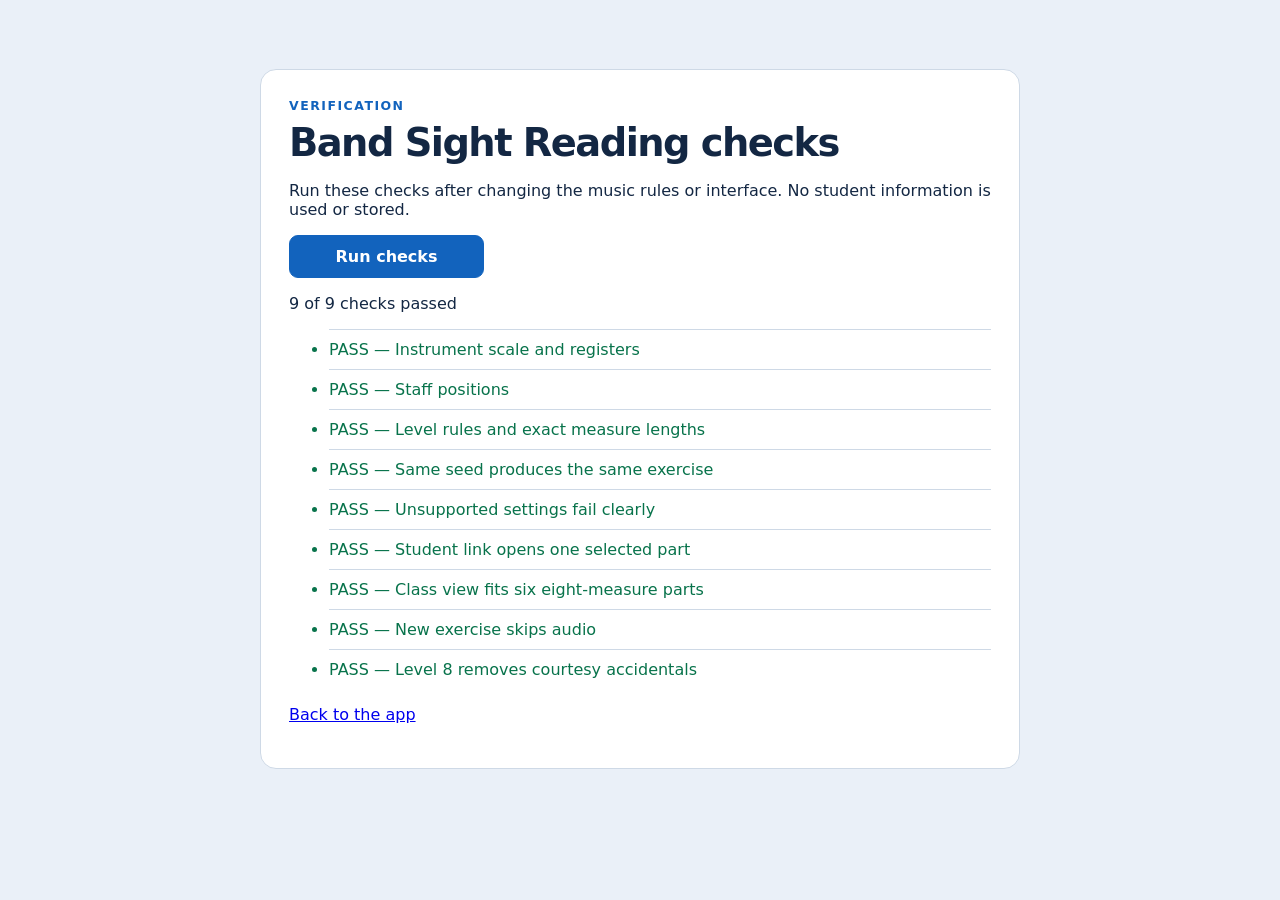
==== checks.html @ 4929f15d "Add files via upload" ====
<!doctype html><html lang="en"><head><meta charset="utf-8"><meta name="viewport" content="width=device-width,initial-scale=1"><title>Band Sight Reading · Checks</title><link rel="stylesheet" href="style.css"><style>.check-panel{max-width:760px;margin:5vh auto;background:var(--surface);border:1px solid var(--line);border-radius:16px;padding:28px}.check-panel li{padding:10px 0;border-top:1px solid var(--line)}.pass{color:#08734b}.fail{color:#bd3838}body.dark .pass{color:#8ae1b5}body.dark .fail{color:#ffa4a4}iframe{position:absolute;width:1px;height:1px;left:-9999px;border:0}</style></head><body><main class="check-panel"><p class="eyebrow">VERIFICATION</p><h1>Band Sight Reading checks</h1><p>Run these checks after changing the music rules or interface. No student information is used or stored.</p><button id="run" class="primary">Run checks</button><p id="result" role="status" aria-live="polite"></p><ul id="details"></ul><p><a href="./">Back to the app</a></p></main><iframe id="app-frame" title="App check"></iframe><script type="module">
import{runChecks}from'./checks.mjs';
const results=document.getElementById('details'),status=document.getElementById('result'),frame=document.getElementById('app-frame');
function display(checks){status.textContent=`${checks.filter(c=>c.passed).length} of ${checks.length} checks passed`;results.replaceChildren(...checks.map(c=>{const li=document.createElement('li');li.className=c.passed?'pass':'fail';li.textContent=`${c.passed?'PASS':'FAIL'} — ${c.name}${c.detail?': '+c.detail:''}`;return li}))}
function inspect(name,fn){try{if(!fn())throw new Error('Unexpected display or control state');return{name,passed:true}}catch(error){return{name,passed:false,detail:error.message}}}
function run(){const checks=runChecks();status.textContent='Checking app view…';frame.onload=()=>{const doc=frame.contentDocument,by=id=>doc.getElementById(id);checks.push(inspect('Student link opens one selected part',()=>by('mode').value==='single'&&by('instrument').value==='alto'&&by('scores').querySelectorAll('.part').length===1));by('mode').value='class';by('mode').dispatchEvent(new Event('change',{bubbles:true}));checks.push(inspect('Class view fits six eight-measure parts',()=>by('scores').querySelectorAll('.part').length===6&&by('scores').querySelectorAll('svg[viewBox="0 0 2300 170"]').length===6&&by('tempo-wrap').hidden));const before=by('exercise-number').textContent;by('new-exercise').click();checks.push(inspect('New exercise skips audio',()=>before!==by('exercise-number').textContent&&by('proceed').textContent==='Hear this exercise'));by('level').value='8';by('level').dispatchEvent(new Event('change',{bubbles:true}));checks.push(inspect('Level 8 removes courtesy accidentals',()=>by('scores').querySelectorAll('[data-accidental]').length===0));display(checks)};frame.src=`./?view=single&instrument=alto&level=7&measures=8&check=${Date.now()}`}
document.getElementById('run').onclick=run;run();
</script></body></html>
---- style.css ----
:root{font-family:Inter,ui-sans-serif,system-ui,Segoe UI,sans-serif;color:#132743;background:#eaf0f8;--surface:#fff;--muted:#62748d;--line:#ced9e6;--ink:#10213b;--accent:#1263bd}*{box-sizing:border-box}body{margin:0;padding:24px}.shell{max-width:1450px;margin:auto}header,.score-head,footer,.actions{display:flex;align-items:center;justify-content:space-between;gap:16px}header{margin-bottom:22px}.eyebrow,#exercise-number{color:var(--accent);font-size:.78rem;font-weight:800;letter-spacing:.12em;margin:0 0 7px}h1{font-size:clamp(1.6rem,3vw,2.5rem);letter-spacing:-.04em;margin:0}h2{margin:5px 0 0;font-size:1.3rem}.toolbar{display:flex;flex-wrap:wrap;gap:12px;background:var(--surface);padding:16px;border:1px solid var(--line);border-radius:16px;margin-bottom:18px}.toolbar label{display:flex;flex-direction:column;gap:6px;color:var(--muted);font-size:.88rem;font-weight:650;min-width:160px;flex:1}.toolbar label[hidden]{display:none}select,button{font:inherit;border-radius:9px;cursor:pointer}select{width:100%;padding:11px 12px;background:var(--surface);border:1px solid var(--line);color:var(--ink);font-size:.95rem}button{border:1px solid var(--line);padding:11px 17px;background:var(--surface);color:var(--ink);font-weight:700}button:hover{border-color:var(--accent)}button:focus-visible,select:focus-visible{outline:3px solid var(--accent);outline-offset:2px}.icon{white-space:nowrap}.score-area{background:var(--surface);border:1px solid var(--line);border-radius:18px;padding:22px 24px;box-shadow:0 10px 35px #11284a0c}.score-head{margin-bottom:16px}#status{color:var(--muted);font-size:.9rem;text-align:right}.part{border-top:1px solid var(--line);padding:12px 0 7px}.part:first-child{border-top:0}.part-label{display:flex;align-items:baseline;gap:12px;margin:0 0 2px;font-size:.95rem;font-weight:800}.part-label small{font-size:.78rem;font-weight:500;color:var(--muted)}.staff-scroll{overflow-x:auto}.staff{display:block;width:100%;min-width:650px;height:auto;max-height:180px;color:var(--ink)}.staff text{font-family:Georgia,serif;fill:currentColor}.staff line,.staff path,.staff ellipse{stroke:currentColor}.staff .note{fill:currentColor}.staff .open{fill:var(--surface)}.staff .bar{stroke:var(--muted)}.staff .dynamic{font-style:italic;font-weight:bold}footer{margin-top:16px;align-items:flex-start}.actions{justify-content:flex-start;flex-wrap:wrap}.primary{background:var(--accent);color:white;border-color:var(--accent);min-width:195px}.primary:hover{filter:brightness(1.12)}.hint{color:var(--muted);font-size:.86rem;max-width:390px;margin:8px 0;text-align:right}body.dark{color:#e8f1ff;background:#101a2b;--surface:#1b2b41;--muted:#adbed3;--line:#405671;--ink:#eaf3ff;--accent:#72b7ff}body.dark .primary{background:#3485da;border-color:#3485da;color:white}@media(max-width:750px){body{padding:12px}.score-area{padding:16px}.toolbar{gap:10px}.toolbar label{min-width:135px}header{align-items:flex-start}footer{flex-direction:column}.hint{text-align:left;margin:0}.part-label{flex-wrap:wrap}.staff{min-width:650px}}

#tempo-wrap input{width:100%;accent-color:var(--accent)}#tempo-value{font-size:.85rem;color:var(--ink)}.staff .active-note{fill:#e59c22;stroke:#b6730d;stroke-width:2.6}.staff .active-rest{fill:#e59c22}.staff-scroll{scrollbar-width:thin}

button:disabled{opacity:.55;cursor:not-allowed}

body{min-height:100vh}html:has(body.dark){background:#101a2b}body.eight .shell{max-width:1800px}.staff{max-height:none}

.staff-scroll:has(svg[viewBox="0 0 2300 170"]) .staff{min-width:2000px;max-height:none}

button[aria-pressed="true"]{background:var(--accent);border-color:var(--accent);color:#fff;box-shadow:0 0 0 3px color-mix(in srgb,var(--accent) 18%,transparent)}body.dark button[aria-pressed="true"]{background:#3485da;border-color:#3485da;color:#fff}

body.class-view .staff{min-width:0!important;width:100%;max-height:none}body.class-view .staff-scroll{overflow-x:hidden}
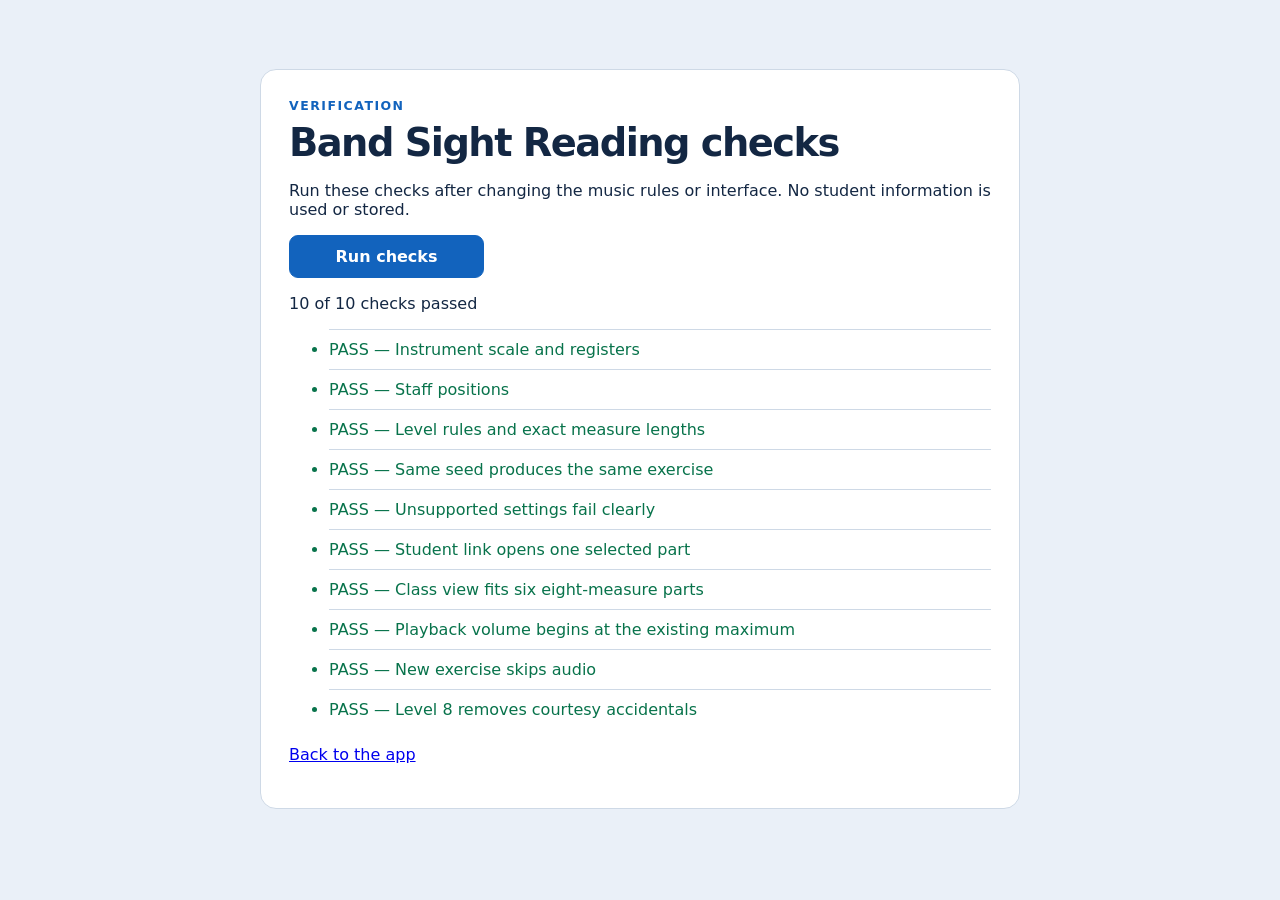
==== commit 72d3c83a: "Add files via upload" ====
--- a/checks.html
+++ b/checks.html
@@ -3,6 +3,6 @@
 const results=document.getElementById('details'),status=document.getElementById('result'),frame=document.getElementById('app-frame');
 function display(checks){status.textContent=`${checks.filter(c=>c.passed).length} of ${checks.length} checks passed`;results.replaceChildren(...checks.map(c=>{const li=document.createElement('li');li.className=c.passed?'pass':'fail';li.textContent=`${c.passed?'PASS':'FAIL'} — ${c.name}${c.detail?': '+c.detail:''}`;return li}))}
 function inspect(name,fn){try{if(!fn())throw new Error('Unexpected display or control state');return{name,passed:true}}catch(error){return{name,passed:false,detail:error.message}}}
-function run(){const checks=runChecks();status.textContent='Checking app view…';frame.onload=()=>{const doc=frame.contentDocument,by=id=>doc.getElementById(id);checks.push(inspect('Student link opens one selected part',()=>by('mode').value==='single'&&by('instrument').value==='alto'&&by('scores').querySelectorAll('.part').length===1));by('mode').value='class';by('mode').dispatchEvent(new Event('change',{bubbles:true}));checks.push(inspect('Class view fits six eight-measure parts',()=>by('scores').querySelectorAll('.part').length===6&&by('scores').querySelectorAll('svg[viewBox="0 0 2300 170"]').length===6&&by('tempo-wrap').hidden));const before=by('exercise-number').textContent;by('new-exercise').click();checks.push(inspect('New exercise skips audio',()=>before!==by('exercise-number').textContent&&by('proceed').textContent==='Hear this exercise'));by('level').value='8';by('level').dispatchEvent(new Event('change',{bubbles:true}));checks.push(inspect('Level 8 removes courtesy accidentals',()=>by('scores').querySelectorAll('[data-accidental]').length===0));display(checks)};frame.src=`./?view=single&instrument=alto&level=7&measures=8&check=${Date.now()}`}
+function run(){const checks=runChecks();status.textContent='Checking app view…';frame.onload=()=>{const doc=frame.contentDocument,by=id=>doc.getElementById(id);checks.push(inspect('Student link opens one selected part',()=>by('mode').value==='single'&&by('instrument').value==='alto'&&by('scores').querySelectorAll('.part').length===1));by('mode').value='class';by('mode').dispatchEvent(new Event('change',{bubbles:true}));checks.push(inspect('Class view fits six eight-measure parts',()=>by('scores').querySelectorAll('.part').length===6&&by('scores').querySelectorAll('svg[viewBox="0 0 2300 170"]').length===6&&by('tempo-wrap').hidden));checks.push(inspect('Playback volume begins at the existing maximum',()=>{const slider=by('playback-volume');if(slider.value!=='100'||slider.max!=='100')return false;slider.value='25';slider.dispatchEvent(new Event('input',{bubbles:true}));const changed=by('playback-volume-value').value==='25%';slider.value='100';slider.dispatchEvent(new Event('input',{bubbles:true}));return changed}));const before=by('exercise-number').textContent;by('new-exercise').click();checks.push(inspect('New exercise skips audio',()=>before!==by('exercise-number').textContent&&by('proceed').textContent==='Hear this exercise'));by('level').value='8';by('level').dispatchEvent(new Event('change',{bubbles:true}));checks.push(inspect('Level 8 removes courtesy accidentals',()=>by('scores').querySelectorAll('[data-accidental]').length===0));display(checks)};frame.src=`./?view=single&instrument=alto&level=7&measures=8&check=${Date.now()}`}
 document.getElementById('run').onclick=run;run();
 </script></body></html>
--- a/style.css
+++ b/style.css
@@ -11,3 +11,9 @@
 button[aria-pressed="true"]{background:var(--accent);border-color:var(--accent);color:#fff;box-shadow:0 0 0 3px color-mix(in srgb,var(--accent) 18%,transparent)}body.dark button[aria-pressed="true"]{background:#3485da;border-color:#3485da;color:#fff}
 
 body.class-view .staff{min-width:0!important;width:100%;max-height:none}body.class-view .staff-scroll{overflow-x:hidden}
+
+.staff .clef{stroke:none}
+
+footer{display:block}.footer-details{display:flex;align-items:flex-end;justify-content:space-between;gap:18px;margin-top:14px}.volume-control{display:flex;flex-direction:column;gap:5px;min-width:210px;color:var(--muted);font-size:.88rem;font-weight:650}.volume-input{display:flex;align-items:center;gap:10px;color:var(--ink)}.volume-input input{width:170px;accent-color:var(--accent)}.volume-input output{min-width:3ch;font-variant-numeric:tabular-nums}.footer-details .hint{margin:0}@media(max-width:750px){.footer-details{align-items:flex-start;flex-direction:column}}
+
+.actions .volume-control{flex:0 0 210px;align-self:center}.actions .volume-input input{width:150px}@media(max-width:750px){.actions .volume-control{flex-basis:100%}}
